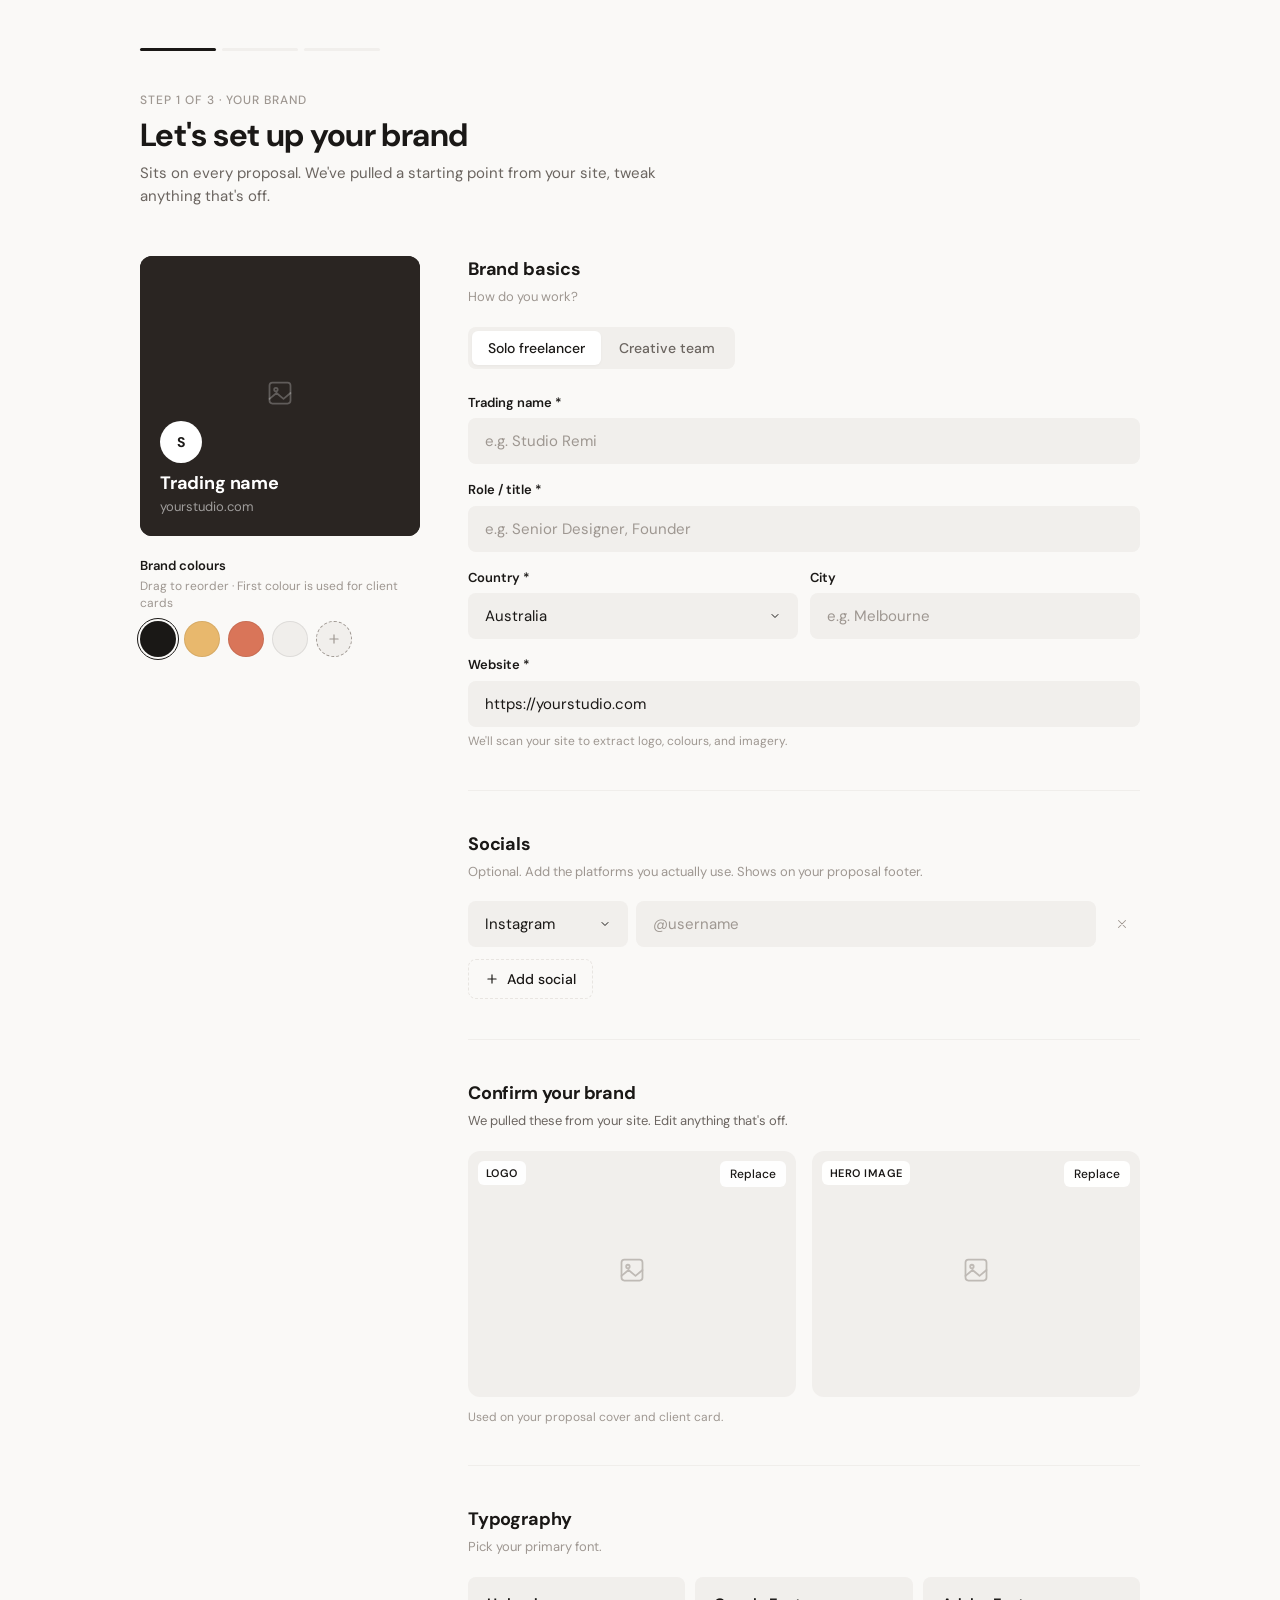
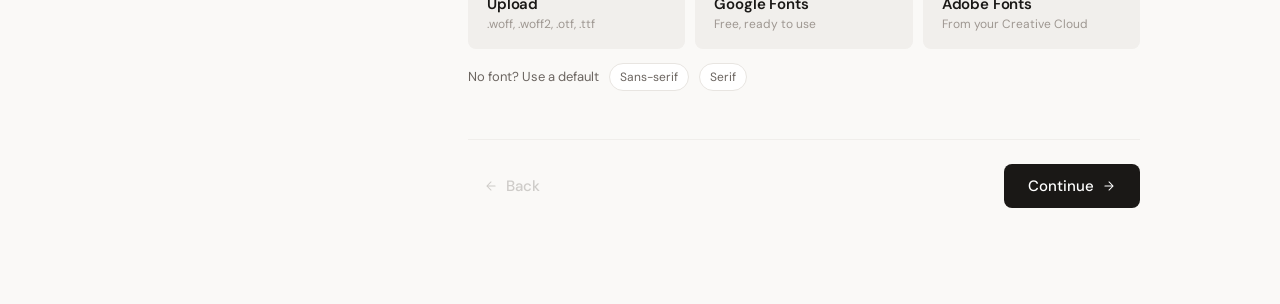
==== creative-pro-onboarding/index.html @ 3aa03024 "Initial import: Creative Pro onboarding + Proposal Frame wireframes Two plain HTML/CSS/JS wireframes" ====
<!DOCTYPE html>
<html lang="en">
  <head>
    <meta charset="UTF-8" />
    <meta name="viewport" content="width=device-width, initial-scale=1.0" />
    <title>Creative Pro · Onboarding</title>
    <link rel="preconnect" href="https://fonts.googleapis.com" />
    <link rel="preconnect" href="https://fonts.gstatic.com" crossorigin />
    <link href="https://fonts.googleapis.com/css2?family=DM+Sans:ital,opsz,wght@0,9..40,300;0,9..40,400;0,9..40,500;0,9..40,700&family=Instrument+Serif:ital@0;1&display=swap" rel="stylesheet" />
    <link rel="stylesheet" href="styles.css?v=21" />
  </head>
  <body>
    <div class="app">
      <main class="onboarding" id="onboarding">
        <!-- Rendered by main.js -->
      </main>
    </div>
    <script src="main.js?v=40"></script>
  </body>
</html>
---- creative-pro-onboarding/styles.css ----
/* ── Reset ────────────────────────────────────── */
*,
*::before,
*::after {
  margin: 0;
  padding: 0;
  box-sizing: border-box;
}

/* ── Tokens ───────────────────────────────────── */
:root {
  --font-sans: "DM Sans", system-ui, -apple-system, sans-serif;
  --font-serif: "Instrument Serif", Georgia, serif;

  --bg: #faf9f7;
  --surface: #ffffff;
  --input-fill: #f1efec;
  --input-fill-hover: #e8e5e1;
  --border: #e8e5e1;
  --border-light: #f0eeeb;

  --text-primary: #1a1816;
  --text-secondary: #6b6560;
  --text-muted: #9e9791;

  --accent: #1a1816;
  --accent-hover: #000000;

  --radius-xs: 6px;
  --radius-sm: 8px;
  --radius-md: 12px;
  --radius-lg: 20px;

  --shadow-sm: 0 1px 3px rgba(0, 0, 0, 0.04);
  --shadow-md: 0 4px 16px rgba(0, 0, 0, 0.06);
}

/* ── Base ─────────────────────────────────────── */
html {
  font-size: 16px;
  -webkit-font-smoothing: antialiased;
  -moz-osx-font-smoothing: grayscale;
}

body {
  font-family: var(--font-sans);
  background: var(--bg);
  color: var(--text-primary);
  min-height: 100dvh;
  line-height: 1.5;
}

/* ── App shell ────────────────────────────────── */
.app {
  width: 100%;
  min-height: 100dvh;
  display: flex;
  align-items: stretch;
  justify-content: center;
}

.onboarding {
  width: 100%;
  max-width: 1080px;
  padding: 3rem 2.5rem 6rem;
  display: flex;
  flex-direction: column;
}

/* ── Progress indicator ───────────────────────── */
.progress {
  display: flex;
  gap: 6px;
  max-width: 240px;
  margin-bottom: 2.5rem;
}

.progress__dot {
  height: 3px;
  flex: 1;
  border-radius: 2px;
  background: var(--input-fill);
  transition: background 0.3s ease;
}

.progress__dot--done {
  background: var(--text-muted);
}

.progress__dot--active {
  background: var(--text-primary);
}

/* ── Step header ──────────────────────────────── */
.step__eyebrow {
  font-size: 0.75rem;
  font-weight: 500;
  letter-spacing: 0.08em;
  text-transform: uppercase;
  color: var(--text-muted);
  margin-bottom: 0.5rem;
}

.step__title {
  font-size: 2rem;
  font-weight: 700;
  letter-spacing: -0.02em;
  line-height: 1.15;
  margin-bottom: 0.5rem;
}

.step__desc {
  font-size: 0.9375rem;
  color: var(--text-secondary);
  line-height: 1.55;
  max-width: 520px;
  margin-bottom: 3rem;
}

/* ── Step body ────────────────────────────────── */
.step__body {
  display: grid;
  grid-template-columns: 1fr;
  gap: 3rem;
}

.step__body--with-preview {
  grid-template-columns: 280px 1fr;
  gap: 3rem;
  align-items: start;
}

.step__form-col {
  min-width: 0;
}

/* ── Preview panel (step 1 only) ──────────────── */
.preview {
  position: sticky;
  top: 2rem;
}

.preview__card {
  background: #1a1816;
  color: #fff;
  border-radius: var(--radius-md);
  aspect-ratio: 1;
  padding: 1.25rem;
  display: flex;
  flex-direction: column;
  justify-content: space-between;
  position: relative;
  overflow: hidden;
}

.preview__hero {
  position: absolute;
  inset: 0;
  background: #2a2522;
  display: flex;
  align-items: center;
  justify-content: center;
  color: rgba(255, 255, 255, 0.25);
}

.preview__hero-hint {
  position: relative;
  z-index: 2;
}

.preview__body {
  position: relative;
  z-index: 2;
  margin-top: auto;
}

.preview__logo {
  width: 42px;
  height: 42px;
  border-radius: 50%;
  background: #fff;
  color: var(--text-primary);
  display: flex;
  align-items: center;
  justify-content: center;
  font-weight: 700;
  font-size: 0.875rem;
  margin-bottom: 0.625rem;
  overflow: hidden;
}

.preview__name {
  font-size: 1.125rem;
  font-weight: 700;
  letter-spacing: -0.01em;
  line-height: 1.2;
  margin-bottom: 0.125rem;
}

.preview__url {
  font-size: 0.8125rem;
  color: rgba(255, 255, 255, 0.55);
}

.preview__side-label {
  margin-top: 1.25rem;
  font-size: 0.8125rem;
  font-weight: 600;
  color: var(--text-primary);
}

.preview__side-hint {
  font-size: 0.75rem;
  color: var(--text-muted);
  margin-top: 0.125rem;
  margin-bottom: 0.625rem;
  line-height: 1.4;
}

/* ── Section ──────────────────────────────────── */
.section {
  margin-bottom: 2.5rem;
}

.section + .section {
  padding-top: 2.5rem;
  border-top: 1px solid var(--border-light);
}

.section--compact .field {
  margin-bottom: 1.125rem;
}

/* ── Card-wrapped section (visually grouped block) ─ */
.section--card {
  padding: 1.75rem;
  background: var(--surface);
  border: 1px solid var(--border);
  border-radius: var(--radius-lg);
  box-shadow: var(--shadow-sm);
}

.section + .section--card {
  margin-top: 2rem;
  padding-top: 1.75rem;
  border-top: 1px solid var(--border);
}

@media (min-width: 720px) {
  .section--card {
    padding: 2rem;
  }

  .section + .section--card {
    padding-top: 2rem;
  }
}

.section--compact .field:last-child {
  margin-bottom: 0;
}

.section--compact .field__label {
  margin-bottom: 0.5rem;
}

.section__title {
  font-size: 1.125rem;
  font-weight: 700;
  letter-spacing: -0.01em;
  margin-bottom: 0.25rem;
}

.section__helper {
  font-size: 0.8125rem;
  color: var(--text-muted);
  margin-bottom: 1.25rem;
  line-height: 1.5;
}

.section__helper--accent {
  color: var(--text-secondary);
}

.section__head-row {
  display: flex;
  align-items: flex-start;
  justify-content: space-between;
  gap: 1rem;
  margin-bottom: 1rem;
}

.section__head-row .section__title,
.section__head-row .section__helper {
  margin-bottom: 0.25rem;
}

/* ── Add-on prompt (opt-in collapsed section) ── */
.addon-prompt {
  display: flex;
  align-items: center;
  justify-content: space-between;
  gap: 1.5rem;
  padding: 1.125rem 1.25rem;
  background: var(--input-fill);
  border-radius: var(--radius-sm);
  border: 1px dashed var(--border);
}

.addon-prompt__body {
  display: flex;
  flex-direction: column;
  gap: 0.1875rem;
  min-width: 0;
}

.addon-prompt__title {
  font-size: 0.9375rem;
  font-weight: 600;
  color: var(--text-primary);
  letter-spacing: -0.005em;
}

.addon-prompt__hint {
  font-size: 0.8125rem;
  color: var(--text-muted);
  line-height: 1.45;
}

.addon-prompt .btn {
  flex-shrink: 0;
  padding: 0.625rem 1rem;
  font-size: 0.875rem;
  background: var(--surface);
  color: var(--text-primary);
  border: 1px solid var(--border);
}

.addon-prompt .btn:hover {
  border-color: var(--text-primary);
  color: var(--text-primary);
}

/* ── Field ────────────────────────────────────── */
.field {
  margin-bottom: 1rem;
}

.field__label {
  display: block;
  font-size: 0.8125rem;
  font-weight: 600;
  color: var(--text-primary);
  margin-bottom: 0.375rem;
}

.field__label--required::after {
  content: " *";
  color: var(--text-primary);
}

.field__help {
  font-size: 0.75rem;
  color: var(--text-muted);
  margin-top: 0.375rem;
  line-height: 1.4;
}

.input {
  width: 100%;
  padding: 0.75rem 1rem;
  font-family: var(--font-sans);
  font-size: 0.9375rem;
  background: var(--input-fill);
  border: 1px solid transparent;
  border-radius: var(--radius-sm);
  color: var(--text-primary);
  outline: none;
  transition: background 0.15s, border-color 0.15s;
}

.input::placeholder {
  color: var(--text-muted);
}

.input:hover {
  background: var(--input-fill-hover);
}

.input:focus {
  background: var(--surface);
  border-color: var(--text-primary);
}

textarea.input {
  resize: vertical;
  min-height: 92px;
  line-height: 1.5;
}

select.input {
  appearance: none;
  background-image: url("data:image/svg+xml;utf8,<svg xmlns='http://www.w3.org/2000/svg' width='12' height='12' viewBox='0 0 24 24' fill='none'><path d='M6 9L12 15L18 9' stroke='%231A1816' stroke-width='2' stroke-linecap='round' stroke-linejoin='round'/></svg>");
  background-repeat: no-repeat;
  background-position: right 1rem center;
  padding-right: 2.5rem;
  cursor: pointer;
}

.input-prefix {
  position: relative;
  display: flex;
  align-items: center;
}

.input-prefix__icon {
  position: absolute;
  left: 1rem;
  color: var(--text-muted);
  pointer-events: none;
  font-size: 0.875rem;
}

.input-prefix .input {
  padding-left: 2.25rem;
}

/* ── Grid ─────────────────────────────────────── */
.grid-2 {
  display: grid;
  grid-template-columns: 1fr 1fr;
  gap: 0.75rem;
}

.grid-2--aligned {
  gap: 1rem;
  align-items: start;
}

.grid-2--aligned > .field {
  display: flex;
  flex-direction: column;
}

.grid-2--aligned .file-drop {
  flex: 1;
}

.grid-3 {
  display: grid;
  grid-template-columns: repeat(3, 1fr);
  gap: 0.75rem;
}

/* ── Info icon with tooltip ──────────────────── */
.field__label--with-info {
  display: flex;
  align-items: center;
  justify-content: flex-start;
  gap: 0.375rem;
}

.info-icon {
  font-family: Georgia, "Times New Roman", serif;
  font-style: italic;
  font-weight: 400;
  font-size: 0.6875rem;
  line-height: 1;
  width: 16px;
  height: 16px;
  display: inline-flex;
  align-items: center;
  justify-content: center;
  background: transparent;
  border: 1px solid var(--border);
  border-radius: 50%;
  color: var(--text-muted);
  cursor: help;
  padding: 0;
  position: relative;
  transition: all 0.15s;
}

.info-icon:hover {
  border-color: var(--text-primary);
  color: var(--text-primary);
}

.info-icon:hover::after,
.info-icon:focus::after {
  content: attr(data-tooltip);
  position: absolute;
  bottom: calc(100% + 8px);
  left: 50%;
  transform: translateX(-50%);
  width: 240px;
  padding: 0.625rem 0.75rem;
  background: var(--text-primary);
  color: var(--surface);
  font-family: var(--font-sans);
  font-style: normal;
  font-size: 0.75rem;
  font-weight: 400;
  line-height: 1.45;
  letter-spacing: 0;
  border-radius: var(--radius-sm);
  box-shadow: var(--shadow-md);
  z-index: 20;
  white-space: normal;
  text-align: left;
  pointer-events: none;
}

.info-icon:hover::before,
.info-icon:focus::before {
  content: "";
  position: absolute;
  bottom: calc(100% + 2px);
  left: 50%;
  transform: translateX(-50%);
  border: 6px solid transparent;
  border-top-color: var(--text-primary);
  z-index: 20;
  pointer-events: none;
}

/* ── Section divider (inside a section) ───────── */
.section__divider {
  height: 1px;
  background: var(--border-light);
  margin: 1.75rem 0;
}

/* ── Segmented control ───────────────────────── */
.segmented {
  display: inline-flex;
  padding: 4px;
  background: var(--input-fill);
  border-radius: var(--radius-sm);
  gap: 2px;
}

.segmented--full {
  display: flex;
  width: 100%;
  min-height: 46px; /* matches .input box height so Yes/No lines up with siblings */
  box-sizing: border-box;
}

.segmented--full .segmented__btn {
  flex: 1;
  text-align: center;
  display: inline-flex;
  align-items: center;
  justify-content: center;
}

.segmented__btn {
  font-family: var(--font-sans);
  font-size: 0.875rem;
  font-weight: 500;
  padding: 0.5rem 1rem;
  background: transparent;
  border: none;
  border-radius: var(--radius-xs);
  color: var(--text-secondary);
  cursor: pointer;
  transition: all 0.15s;
}

.segmented__btn:hover {
  color: var(--text-primary);
}

.segmented__btn--active {
  background: var(--surface);
  color: var(--text-primary);
  box-shadow: var(--shadow-sm);
}

/* Pill variant: fully rounded track + rounded buttons */
.segmented--pill {
  border-radius: 999px;
}

.segmented--pill .segmented__btn {
  border-radius: 999px;
}

/* ── Pill multi-select ────────────────────────── */
.pill-group {
  display: flex;
  flex-wrap: wrap;
  gap: 0.5rem;
}

.pill {
  font-family: var(--font-sans);
  font-size: 0.875rem;
  font-weight: 500;
  padding: 0.5rem 0.9375rem;
  background: var(--input-fill);
  border: 1px solid transparent;
  border-radius: 100px;
  color: var(--text-secondary);
  cursor: pointer;
  transition: all 0.15s;
  user-select: none;
}

.pill:hover {
  color: var(--text-primary);
  background: var(--input-fill-hover);
}

.pill--selected {
  background: var(--text-primary);
  color: #fff;
}

.pill--selected:hover {
  background: var(--text-primary);
  color: #fff;
}

/* ── Assets (logo, hero) ──────────────────────── */
.assets-row {
  display: grid;
  grid-template-columns: 1fr 1fr;
  gap: 1rem;
  margin-bottom: 0.5rem;
}

.media-card {
  position: relative;
  width: 100%;
  aspect-ratio: 4 / 3;
  background: var(--input-fill);
  border-radius: var(--radius-md);
  display: flex;
  align-items: center;
  justify-content: center;
  color: var(--text-muted);
  overflow: hidden;
}

.media-card__icon {
  opacity: 0.6;
}

.media-card__label {
  position: absolute;
  top: 0.625rem;
  left: 0.625rem;
  font-size: 0.6875rem;
  font-weight: 600;
  padding: 0.25rem 0.5rem;
  background: rgba(255, 255, 255, 0.95);
  color: var(--text-primary);
  border-radius: var(--radius-xs);
  text-transform: uppercase;
  letter-spacing: 0.04em;
}

.media-card__replace {
  position: absolute;
  top: 0.625rem;
  right: 0.625rem;
  font-family: inherit;
  font-size: 0.75rem;
  font-weight: 500;
  padding: 0.3125rem 0.625rem;
  background: rgba(255, 255, 255, 0.95);
  color: var(--text-primary);
  border: none;
  border-radius: var(--radius-xs);
  cursor: pointer;
  transition: background 0.15s;
}

.media-card__replace:hover {
  background: #ffffff;
}

/* ── Colour swatches ──────────────────────────── */
.swatch-row {
  display: flex;
  flex-wrap: wrap;
  gap: 0.5rem;
  align-items: flex-start;
}

.swatch {
  width: 36px;
  height: 36px;
  border-radius: 50%;
  border: 1px solid rgba(0, 0, 0, 0.08);
  cursor: grab;
  position: relative;
  transition: transform 0.15s;
}

.swatch:hover {
  transform: scale(1.05);
}

.swatch--primary::after {
  content: "";
  position: absolute;
  inset: -4px;
  border: 1.5px solid var(--text-primary);
  border-radius: 50%;
}

.swatch-add {
  width: 36px;
  height: 36px;
  border-radius: 50%;
  background: var(--input-fill);
  border: 1px dashed var(--text-muted);
  color: var(--text-muted);
  cursor: pointer;
  display: flex;
  align-items: center;
  justify-content: center;
  transition: all 0.15s;
}

.swatch-add:hover {
  color: var(--text-primary);
  border-color: var(--text-primary);
}

/* ── Typography: source picker, slot chips, picker panel ── */
.font-sources {
  margin-top: 0.75rem;
  display: grid;
  grid-template-columns: repeat(3, 1fr);
  gap: 0.625rem;
}

.font-source {
  padding: 1rem 1.125rem;
  background: var(--input-fill);
  border: 1.5px solid transparent;
  border-radius: var(--radius-sm);
  cursor: pointer;
  text-align: left;
  font-family: inherit;
  transition: all 0.15s;
  display: flex;
  flex-direction: column;
  gap: 0.125rem;
}

.font-source:hover {
  background: var(--surface);
  border-color: var(--border);
}

.font-source__title {
  font-size: 0.9375rem;
  font-weight: 600;
  color: var(--text-primary);
  letter-spacing: -0.01em;
}

.font-source__hint {
  font-size: 0.75rem;
  color: var(--text-muted);
}

.font-defaults {
  display: flex;
  align-items: center;
  gap: 0.625rem;
  flex-wrap: wrap;
  margin-top: 0.875rem;
}

.font-defaults__label {
  font-size: 0.8125rem;
  color: var(--text-secondary);
}

.font-slot {
  display: grid;
  grid-template-columns: 1fr 2fr auto;
  align-items: center;
  gap: 1rem;
  padding: 0.875rem 1rem;
  background: var(--input-fill);
  border-radius: var(--radius-sm);
  margin-top: 0.5rem;
}

.font-slot__label {
  font-size: 0.8125rem;
  font-weight: 600;
  color: var(--text-primary);
}

.font-slot__hint {
  font-size: 0.75rem;
  color: var(--text-muted);
}

.font-slot__name {
  font-size: 1rem;
  font-weight: 500;
  color: var(--text-primary);
}

.font-slot__source {
  font-size: 0.75rem;
  color: var(--text-muted);
  margin-top: 0.125rem;
}

.font-slot__actions {
  display: flex;
  gap: 0.75rem;
  align-items: center;
}

.btn-link {
  background: none;
  border: none;
  padding: 0;
  font-family: inherit;
  font-size: 0.8125rem;
  font-weight: 500;
  color: var(--text-primary);
  cursor: pointer;
  text-decoration: underline;
  text-underline-offset: 3px;
  transition: color 0.15s;
}

.btn-link:hover {
  color: var(--text-secondary);
}

.btn-link--muted {
  color: var(--text-muted);
  text-decoration: none;
}

.btn-link--muted:hover {
  color: var(--text-primary);
}

/* Inline add-link used to reveal an optional field */
.btn-link--inline {
  display: inline-flex;
  align-items: center;
  gap: 0.25rem;
  padding: 0.375rem 0.75rem;
  margin-top: 0.25rem;
  color: var(--text-secondary);
  text-decoration: none;
  border: 1px dashed var(--border);
  border-radius: 999px;
  background: transparent;
}

.btn-link--inline:hover {
  color: var(--text-primary);
  border-color: var(--text-muted);
  background: var(--input-fill);
}

/* Row that puts a label and a muted action side by side */
.field__label-row {
  display: flex;
  align-items: baseline;
  justify-content: space-between;
  gap: 0.75rem;
  margin-bottom: 0.375rem;
}

.field__label-row .field__label {
  margin-bottom: 0;
}

/* ── AI assist trigger + panel ──────────────────── */
.ai-assist {
  display: inline-flex;
  align-items: center;
  gap: 0.375rem;
  padding: 0.25rem 0.625rem;
  font-family: var(--font-sans);
  font-size: 0.75rem;
  font-weight: 500;
  color: var(--text-secondary);
  background: transparent;
  border: 1px solid var(--border);
  border-radius: 999px;
  cursor: pointer;
  transition: color 0.15s, border-color 0.15s, background 0.15s;
}

.ai-assist:hover {
  color: var(--text-primary);
  border-color: var(--text-muted);
  background: var(--input-fill);
}

.ai-panel {
  margin-top: 0.75rem;
  padding: 1rem 1.125rem 0.875rem;
  background: var(--bg);
  border: 1px solid var(--border-light);
  border-radius: var(--radius-md);
}

.ai-panel__head {
  display: flex;
  align-items: center;
  justify-content: space-between;
  gap: 0.75rem;
  margin-bottom: 0.625rem;
}

.ai-panel__title {
  font-size: 0.8125rem;
  font-weight: 600;
  color: var(--text-primary);
  letter-spacing: 0.01em;
}

.ai-panel__list {
  list-style: none;
  margin: 0;
  padding: 0;
  display: flex;
  flex-direction: column;
  gap: 0.375rem;
}

.ai-suggestion {
  width: 100%;
  display: flex;
  align-items: center;
  justify-content: space-between;
  gap: 1rem;
  padding: 0.625rem 0.875rem;
  text-align: left;
  background: var(--surface);
  border: 1px solid var(--border-light);
  border-radius: var(--radius-sm);
  cursor: pointer;
  font-family: var(--font-sans);
  font-size: 0.875rem;
  color: var(--text-primary);
  line-height: 1.45;
  transition: border-color 0.15s, background 0.15s;
}

.ai-suggestion:hover {
  border-color: var(--text-muted);
  background: var(--input-fill);
}

.ai-suggestion__text {
  flex: 1;
}

.ai-suggestion__use {
  flex-shrink: 0;
  font-size: 0.75rem;
  color: var(--text-muted);
  font-weight: 500;
  white-space: nowrap;
}

.ai-suggestion:hover .ai-suggestion__use {
  color: var(--text-primary);
}

.ai-panel__hint {
  margin: 0.75rem 0 0;
  font-size: 0.75rem;
  color: var(--text-muted);
  line-height: 1.4;
}

/* ── Pitch scaffold (mad-libs sentence) ────────────────────────
   Instead of picking a full pitch from a list, the creative builds one
   sentence: "I help [niche] solve [problem] so they can [outcome]."
   Each slot reads like a fill-in-the-blank on a page — bold, with a
   soft dashed underline, and a small reroll cue that appears on hover. */
.ai-panel--scaffold {
  padding: 1.5rem 1.75rem 1.25rem;
  background: linear-gradient(
    180deg,
    rgba(30, 152, 255, 0.035) 0%,
    rgba(30, 152, 255, 0.01) 100%
  );
  border: 1px solid rgba(30, 152, 255, 0.18);
}

.pitch-scaffold {
  margin: 0.5rem 0 0;
  font-size: 1.375rem;
  line-height: 1.85;
  letter-spacing: -0.005em;
  color: var(--text-secondary);
  font-family: var(--font-sans);
  font-weight: 400;
}

.pitch-slot {
  position: relative;
  display: inline;
  white-space: nowrap;
  padding: 0 0.125rem 2px;
  margin: 0 0.0625rem;
  font-weight: 600;
  color: var(--text-primary);
  border-bottom: 1.5px dashed rgba(14, 127, 224, 0.55);
  transition: border-color 0.15s ease, background 0.15s ease;
  border-radius: 1px;
}

.pitch-slot:hover,
.pitch-slot:focus-within {
  border-bottom-color: #0E7FE0;
  background: rgba(30, 152, 255, 0.08);
}

.pitch-slot__text {
  outline: none;
  cursor: text;
  display: inline;
}

.pitch-slot__text:focus {
  color: var(--text-primary);
}

.pitch-slot__reroll {
  display: inline-flex;
  align-items: center;
  justify-content: center;
  width: 18px;
  height: 18px;
  padding: 0;
  margin: 0 0 0 0.125rem;
  background: transparent;
  border: 0;
  border-radius: 50%;
  color: #0E7FE0;
  cursor: pointer;
  opacity: 0;
  transition: opacity 0.15s ease, background 0.15s ease, transform 0.3s ease;
  vertical-align: -3px;
}

.pitch-slot:hover .pitch-slot__reroll,
.pitch-slot:focus-within .pitch-slot__reroll {
  opacity: 0.7;
}

.pitch-slot__reroll:hover {
  opacity: 1 !important;
  background: rgba(30, 152, 255, 0.16);
  transform: rotate(-90deg);
}

.pitch-scaffold__foot {
  margin-top: 1.5rem;
  padding-top: 1rem;
  border-top: 1px solid rgba(30, 152, 255, 0.14);
  display: flex;
  align-items: center;
  justify-content: space-between;
  gap: 1rem;
  flex-wrap: wrap;
}

.pitch-scaffold__foot .ai-panel__hint {
  margin: 0;
  flex: 1;
  min-width: 0;
  color: var(--text-muted);
  font-style: italic;
}

.font-add-row {
  display: flex;
  align-items: center;
  gap: 0.625rem;
  flex-wrap: wrap;
  margin-top: 0.875rem;
}

.font-add-row__label {
  font-size: 0.8125rem;
  color: var(--text-secondary);
}

.font-picker {
  margin-top: 0.75rem;
  padding: 1.125rem 1.125rem 1.25rem;
  background: var(--input-fill);
  border-radius: var(--radius-md);
}

.font-picker__header {
  display: flex;
  justify-content: space-between;
  align-items: flex-start;
  gap: 1rem;
  margin-bottom: 0.875rem;
}

.font-picker__eyebrow {
  font-size: 0.6875rem;
  font-weight: 600;
  color: var(--text-muted);
  text-transform: uppercase;
  letter-spacing: 0.08em;
  margin-bottom: 0.25rem;
}

.font-picker__title {
  font-size: 1rem;
  font-weight: 600;
  color: var(--text-primary);
  letter-spacing: -0.01em;
}

.font-picker__inputrow {
  display: flex;
  gap: 0.5rem;
}

.font-picker__inputrow .input {
  flex: 1;
  background: var(--surface);
}

.field__label-hint {
  font-weight: 400;
  color: var(--text-muted);
  margin-left: 0.35rem;
  text-transform: none;
  letter-spacing: 0;
}

/* ── Socials (dynamic list) ───────────────────── */
.social-list {
  display: flex;
  flex-direction: column;
  gap: 0.5rem;
  margin-bottom: 0.75rem;
}

.social-row {
  display: grid;
  grid-template-columns: 160px 1fr 36px;
  gap: 0.5rem;
  align-items: center;
}

.social-row__remove {
  width: 36px;
  height: 36px;
  border: none;
  background: transparent;
  color: var(--text-muted);
  border-radius: var(--radius-sm);
  cursor: pointer;
  display: flex;
  align-items: center;
  justify-content: center;
  transition: all 0.15s;
}

.social-row__remove:hover {
  color: var(--text-primary);
  background: var(--input-fill);
}

.social-add {
  font-family: inherit;
  font-size: 0.875rem;
  font-weight: 500;
  color: var(--text-primary);
  background: transparent;
  border: 1px dashed var(--border);
  padding: 0.625rem 1rem;
  border-radius: var(--radius-sm);
  cursor: pointer;
  display: inline-flex;
  align-items: center;
  gap: 0.5rem;
  transition: border-color 0.15s, background 0.15s;
}

.social-add:hover {
  border-color: var(--text-primary);
  background: var(--input-fill);
}

/* ── Pricing: primary tiles + rate + secondary + extras ── */
.pricing-tiles {
  display: grid;
  grid-template-columns: repeat(4, 1fr);
  gap: 0.625rem;
  margin-top: 0.75rem;
}

.pricing-tile {
  padding: 1rem 1.125rem;
  background: var(--input-fill);
  border: 1.5px solid transparent;
  border-radius: var(--radius-sm);
  cursor: pointer;
  text-align: left;
  font-family: inherit;
  transition: all 0.15s;
  display: flex;
  flex-direction: column;
  gap: 0.125rem;
}

.pricing-tile:hover {
  background: var(--surface);
  border-color: var(--border);
}

.pricing-tile--selected {
  background: var(--surface);
  border-color: var(--text-primary);
}

.pricing-tile__label {
  font-size: 0.9375rem;
  font-weight: 600;
  color: var(--text-primary);
  letter-spacing: -0.01em;
}

.pricing-tile__unit {
  font-size: 0.75rem;
  color: var(--text-muted);
}

.pricing-rate {
  margin-top: 0.875rem;
}

/* Hourly reference: pulls values from the hourly rate captured above,
   instead of asking for them again. */
.hourly-ref {
  margin-top: 0.875rem;
  padding: 0.875rem 1.125rem;
  background: var(--input-fill);
  border: 1px dashed var(--border);
  border-radius: var(--radius-md);
}

.hourly-ref--compact {
  margin-top: 0;
  padding: 0.625rem 0.875rem;
}

.hourly-ref__text {
  margin: 0;
  font-size: 0.875rem;
  line-height: 1.5;
  color: var(--text-secondary);
}

.hourly-ref__text strong {
  color: var(--text-primary);
  font-weight: 600;
}

.hourly-ref__muted {
  color: var(--text-muted);
  font-style: italic;
}

.hourly-ref__link {
  margin-left: 0.5rem;
  font-size: 0.8125rem;
  font-weight: 500;
  color: var(--text-primary);
  text-decoration: underline;
  text-underline-offset: 2px;
}

.hourly-ref__link:hover {
  color: var(--accent, var(--text-primary));
}

.hourly-ref--empty .hourly-ref__text {
  color: var(--text-muted);
}

/* Same-as-clients toggle, shown inside the hourly reference when
   Hourly is the primary (or secondary) pricing model. */
.hourly-ref__match {
  display: flex;
  align-items: center;
  justify-content: space-between;
  gap: 1.25rem;
  margin-top: 0.875rem;
  padding-top: 0.875rem;
  border-top: 1px solid var(--border-light);
}

.hourly-ref__match-label {
  flex: 1;
  min-width: 0;
}

.hourly-ref__match-label .field__label {
  margin-bottom: 0.125rem;
}

.hourly-ref__match-label .field__help {
  margin: 0;
}

.hourly-ref__match .segmented {
  flex-shrink: 0;
}

.hourly-ref__client-rate {
  margin-top: 0.875rem;
  padding-top: 0.875rem;
  border-top: 1px solid var(--border-light);
  max-width: 420px;
}

.hourly-ref__client-rate .field__label {
  margin-bottom: 0.25rem;
}

.hourly-ref--compact .hourly-ref__match {
  flex-direction: column;
  align-items: stretch;
  gap: 0.625rem;
}

@media (max-width: 640px) {
  .hourly-ref__match {
    flex-direction: column;
    align-items: stretch;
    gap: 0.625rem;
  }
}

/* Hours-per-week "Other": shows a small inline input + unit after the
   select, so the user can type an exact number of hours. */
.hours-other {
  display: flex;
  align-items: center;
  gap: 0.5rem;
  margin-top: 0.5rem;
}

.hours-other .input {
  max-width: 140px;
}

.hours-other__unit {
  font-size: 0.8125rem;
  color: var(--text-muted);
}

/* Day rate: adds a "hours in a billable day" selector next to the rate
   input, plus a suggestion line that computes rate × hours from the
   user's hourly rate at the top of the page. */
.day-rate {
  margin-top: 0.875rem;
  padding: 0.875rem 1.125rem;
  background: var(--input-fill);
  border: 1px dashed var(--border);
  border-radius: var(--radius-md);
}

.day-rate__grid {
  display: grid;
  grid-template-columns: 1fr 1fr;
  gap: 1rem 1.25rem;
  align-items: start;
}

.day-rate__grid .field {
  margin-bottom: 0;
}

.day-rate__grid .pricing-rate__single {
  margin-top: 0.375rem;
}

.day-rate__grid .pricing-rate__single .input {
  max-width: none;
  flex: 1;
}

.day-rate__grid select.input {
  margin-top: 0.375rem;
}

.day-rate__suggest {
  display: flex;
  align-items: center;
  justify-content: space-between;
  gap: 1rem;
  margin-top: 0.875rem;
  padding-top: 0.875rem;
  border-top: 1px solid var(--border-light);
  font-size: 0.875rem;
  color: var(--text-secondary);
}

.day-rate__suggest-text strong {
  color: var(--text-primary);
  font-weight: 600;
}

.day-rate__suggest-match {
  font-size: 0.8125rem;
  color: var(--text-muted);
  flex-shrink: 0;
}

.day-rate__suggest--empty {
  display: block;
  color: var(--text-muted);
  font-style: italic;
  margin: 0.875rem 0 0;
  padding-top: 0.875rem;
  border-top: 1px solid var(--border-light);
}

.pricing-secondary__input .day-rate {
  margin-top: 0;
  padding: 0.625rem 0.875rem;
}

@media (max-width: 640px) {
  .day-rate__grid {
    grid-template-columns: 1fr;
  }
  .day-rate__suggest {
    flex-direction: column;
    align-items: flex-start;
    gap: 0.375rem;
  }
}

.pricing-rate__single,
.pricing-rate__range {
  display: flex;
  align-items: center;
  gap: 0.5rem;
  margin-top: 0.375rem;
}

.pricing-rate__single .input,
.pricing-rate__range .input {
  background: var(--surface);
  max-width: 180px;
}

.pricing-rate__range .input {
  max-width: 140px;
}

.pricing-rate__dash {
  color: var(--text-muted);
  font-size: 0.875rem;
}

.pricing-rate__unit {
  font-size: 0.8125rem;
  color: var(--text-muted);
}

.pricing-secondary {
  margin-top: 1rem;
  display: flex;
  flex-direction: column;
  gap: 0.5rem;
}

.pricing-secondary__row {
  display: grid;
  grid-template-columns: 180px 1fr auto;
  align-items: center;
  gap: 1rem;
  padding: 0.75rem 1rem;
  background: var(--input-fill);
  border-radius: var(--radius-sm);
}

.pricing-secondary__meta {
  display: flex;
  flex-direction: column;
  gap: 0.125rem;
}

.pricing-secondary__label {
  font-size: 0.9375rem;
  font-weight: 600;
  color: var(--text-primary);
}

.pricing-secondary__hint {
  font-size: 0.75rem;
  color: var(--text-muted);
}

.pricing-secondary__input .pricing-rate__single,
.pricing-secondary__input .pricing-rate__range {
  margin-top: 0;
}

.pricing-add-row {
  display: flex;
  align-items: center;
  gap: 0.625rem;
  flex-wrap: wrap;
  margin-top: 1rem;
}

.pricing-add-row__label {
  font-size: 0.8125rem;
  color: var(--text-secondary);
}

.pricing-extras {
  margin-top: 1.75rem;
  padding-top: 1.5rem;
  border-top: 1px solid var(--border-light);
}

.pricing-extras__prompt {
  margin-bottom: 0.875rem;
}

.pricing-extras__prompt-title {
  font-size: 0.9375rem;
  font-weight: 600;
  color: var(--text-primary);
  margin-bottom: 0.25rem;
}

.pricing-extras__prompt-help {
  font-size: 0.8125rem;
  color: var(--text-muted);
  line-height: 1.5;
  max-width: 60ch;
}

.pricing-extras__chips {
  display: flex;
  gap: 0.5rem;
  flex-wrap: wrap;
}

.pricing-extras__panels {
  margin-top: 1.5rem;
  display: flex;
  flex-direction: column;
  gap: 1.25rem;
}

/* ── Tier editor ───────────────────────────────── */
.tier-editor {
  background: var(--bg);
  border: 1px solid var(--border-light);
  border-radius: var(--radius-md);
  padding: 1.5rem;
}

.tier-editor__head {
  display: flex;
  align-items: flex-start;
  justify-content: space-between;
  gap: 1rem;
  margin-bottom: 1.25rem;
}

.tier-editor__title {
  font-size: 0.9375rem;
  font-weight: 600;
  color: var(--text-primary);
  margin-bottom: 0.25rem;
}

.tier-editor__help {
  font-size: 0.8125rem;
  color: var(--text-muted);
  line-height: 1.5;
  max-width: 52ch;
}

.tier-editor__list {
  display: flex;
  flex-direction: column;
  gap: 0.875rem;
}

.tier-editor__actions {
  display: flex;
  align-items: center;
  gap: 1.25rem;
  flex-wrap: wrap;
  margin-top: 1.125rem;
  padding-top: 1.125rem;
  border-top: 1px dashed var(--border);
}

.tier-editor__plus {
  display: inline-block;
  margin-right: 0.25rem;
  font-weight: 600;
}

/* ── Tier card ─────────────────────────────────── */
.tier-card {
  background: var(--surface);
  border: 1px solid var(--border);
  border-radius: var(--radius-md);
  padding: 1.25rem 1.25rem 1.125rem;
  transition: border-color 0.15s, box-shadow 0.15s;
}

.tier-card:hover {
  border-color: var(--text-muted);
}

.tier-card__head {
  display: flex;
  align-items: center;
  justify-content: space-between;
  gap: 0.75rem;
  margin-bottom: 0.875rem;
}

.tier-card__badge {
  display: inline-flex;
  align-items: center;
  padding: 0.25rem 0.625rem;
  background: var(--bg);
  border: 1px solid var(--border-light);
  border-radius: 999px;
  font-size: 0.6875rem;
  font-weight: 600;
  letter-spacing: 0.06em;
  text-transform: uppercase;
  color: var(--text-secondary);
}

.tier-card__remove {
  width: 28px;
  height: 28px;
  border: none;
  background: transparent;
  color: var(--text-muted);
  font-size: 1.25rem;
  line-height: 1;
  border-radius: var(--radius-sm);
  cursor: pointer;
  display: inline-flex;
  align-items: center;
  justify-content: center;
  transition: background 0.15s, color 0.15s;
}

.tier-card__remove:hover {
  background: var(--input-fill);
  color: var(--text-primary);
}

.tier-card__name-field {
  margin-bottom: 1.125rem !important;
}

.tier-card__price {
  display: flex;
  flex-direction: column;
  gap: 0.5rem;
}

.tier-card__price-head {
  display: flex;
  align-items: center;
  justify-content: space-between;
  gap: 0.75rem;
  margin-bottom: 0.5rem;
  min-height: 2rem;
}

.tier-card__price-head .field__label {
  margin-bottom: 0;
}

.tier-card .grid-2 > .field > .field__label {
  min-height: 2rem;
  display: flex;
  align-items: center;
  margin-bottom: 0.5rem;
}

.tier-card__amount {
  position: relative;
  display: flex;
  align-items: center;
}

.tier-card__currency {
  position: absolute;
  left: 0.875rem;
  color: var(--text-muted);
  font-size: 0.9375rem;
  pointer-events: none;
}

.tier-card__amount .input {
  padding-left: 1.75rem;
}

/* Segmented size variant for in-card controls */
.segmented--sm {
  padding: 2px;
  align-self: flex-start;
}

.segmented--sm .segmented__btn {
  padding: 0.375rem 0.75rem;
  font-size: 0.8125rem;
}

/* ── Asset rows (per-asset / per-deliverable) ──── */
.asset-list {
  display: flex;
  flex-direction: column;
  gap: 0.75rem;
}

.asset-row {
  position: relative;
  display: grid;
  grid-template-columns: 1fr 1fr 28px;
  align-items: end;
  gap: 1rem;
  padding: 1rem 1.25rem;
  background: var(--surface);
  border: 1px solid var(--border-light);
  border-radius: var(--radius-md);
}

.asset-row__name,
.asset-row__price {
  display: flex;
  flex-direction: column;
}

.asset-row__label {
  font-size: 0.75rem;
  font-weight: 500;
  text-transform: uppercase;
  letter-spacing: 0.04em;
  color: var(--text-muted);
  margin-bottom: 0.375rem;
}

.asset-row__remove {
  width: 28px;
  height: 28px;
  border: none;
  background: transparent;
  color: var(--text-muted);
  font-size: 1.25rem;
  line-height: 1;
  border-radius: 50%;
  cursor: pointer;
  align-self: center;
  justify-self: end;
  transition: background 0.12s, color 0.12s;
}

.asset-row__remove:hover {
  background: var(--input-fill);
  color: var(--text-primary);
}

@media (max-width: 640px) {
  .asset-row {
    grid-template-columns: 1fr 28px;
    grid-template-areas:
      "name    remove"
      "price   price";
  }
  .asset-row__name   { grid-area: name; }
  .asset-row__price  { grid-area: price; }
  .asset-row__remove { grid-area: remove; align-self: start; }
}

/* ── Extras sub-panel (Value / Other) ──────────── */
.extras-panel {
  background: var(--bg);
  border: 1px solid var(--border-light);
  border-radius: var(--radius-md);
  padding: 1.25rem 1.5rem 1.5rem;
}

.extras-panel__head {
  margin-bottom: 0.75rem;
}

.extras-panel__title {
  font-size: 0.9375rem;
  font-weight: 600;
  color: var(--text-primary);
  margin-bottom: 0.25rem;
}

.extras-panel__help {
  font-size: 0.8125rem;
  color: var(--text-muted);
  line-height: 1.5;
  max-width: 60ch;
}

.extras-panel .input {
  background: var(--surface);
}

@media (max-width: 640px) {
  .tier-editor {
    padding: 1.125rem;
  }

  .tier-card {
    padding: 1rem;
  }

  .tier-editor__actions {
    flex-direction: column;
    align-items: flex-start;
    gap: 0.75rem;
  }
}

.chip.chip--selected {
  background: var(--text-primary);
  color: var(--surface);
  border-color: var(--text-primary);
}

.chip.chip--selected:hover {
  background: var(--text-primary);
  color: var(--surface);
  opacity: 0.9;
}

/* ── File upload ──────────────────────────────── */
.file-drop {
  border: 1.5px dashed var(--border);
  border-radius: var(--radius-md);
  padding: 1.75rem 1.5rem;
  text-align: center;
  color: var(--text-muted);
  cursor: pointer;
  transition: border-color 0.15s, background 0.15s;
  background: var(--surface);
}

.file-drop:hover {
  border-color: var(--text-primary);
  background: var(--input-fill);
}

.file-drop__title {
  font-weight: 600;
  color: var(--text-primary);
  margin-bottom: 0.25rem;
  font-size: 0.9375rem;
}

.file-drop__sub {
  font-size: 0.8125rem;
}

.file-list {
  margin-top: 0.75rem;
  display: flex;
  flex-direction: column;
  gap: 0.5rem;
}

.file-card {
  display: flex;
  align-items: center;
  gap: 0.75rem;
  padding: 0.625rem 0.875rem;
  background: var(--input-fill);
  border-radius: var(--radius-sm);
  font-size: 0.875rem;
}

.file-card__icon {
  width: 32px;
  height: 32px;
  background: var(--surface);
  border-radius: var(--radius-xs);
  display: flex;
  align-items: center;
  justify-content: center;
  flex-shrink: 0;
  color: var(--text-secondary);
}

.file-card__name {
  flex: 1;
  color: var(--text-primary);
  font-weight: 500;
  white-space: nowrap;
  overflow: hidden;
  text-overflow: ellipsis;
}

.file-card__size {
  color: var(--text-muted);
  font-size: 0.75rem;
  flex-shrink: 0;
}

.file-card__remove {
  background: none;
  border: none;
  color: var(--text-muted);
  cursor: pointer;
  padding: 4px;
  display: flex;
  align-items: center;
  transition: color 0.15s;
}

.file-card__remove:hover {
  color: var(--text-primary);
}

/* ── Example chips (under textarea) ───────────── */
.chip-row {
  display: flex;
  flex-wrap: wrap;
  gap: 0.375rem;
  margin-top: 0.5rem;
}

.chip {
  font-family: inherit;
  font-size: 0.75rem;
  padding: 0.3125rem 0.625rem;
  background: var(--surface);
  border: 1px solid var(--border);
  border-radius: 100px;
  color: var(--text-secondary);
  cursor: pointer;
  transition: all 0.15s;
}

.chip:hover {
  color: var(--text-primary);
  border-color: var(--text-primary);
}

/* ── Tag input (multi-select text) ────────────── */
.tag-input-wrap {
  position: relative;
}

.tag-input {
  display: flex;
  flex-wrap: wrap;
  gap: 0.375rem;
  align-items: center;
  min-height: 44px;
  padding: 0.375rem 0.5rem;
  background: var(--input-fill);
  border: 1.5px solid transparent;
  border-radius: var(--radius-sm);
  transition: all 0.15s;
}

/* Autocomplete dropdown */
.tag-suggest {
  position: absolute;
  top: calc(100% + 4px);
  left: 0;
  right: 0;
  z-index: 20;
  background: var(--surface);
  border: 1px solid var(--border);
  border-radius: var(--radius-sm);
  box-shadow: var(--shadow-md);
  padding: 0.25rem;
  display: flex;
  flex-direction: column;
  gap: 1px;
  max-height: 280px;
  overflow-y: auto;
}

.tag-suggest__item {
  font-family: inherit;
  font-size: 0.9375rem;
  color: var(--text-primary);
  background: transparent;
  border: none;
  padding: 0.5rem 0.75rem;
  text-align: left;
  border-radius: var(--radius-xs);
  cursor: pointer;
  display: flex;
  align-items: center;
  gap: 0.5rem;
  transition: background 0.1s;
}

.tag-suggest__item:hover,
.tag-suggest__item--active {
  background: var(--input-fill);
}

.tag-suggest__item mark {
  background: transparent;
  color: var(--text-primary);
  font-weight: 600;
  padding: 0;
}

.tag-suggest__item--create {
  border-top: 1px solid var(--border-light);
  margin-top: 2px;
  padding-top: 0.5rem;
  color: var(--text-secondary);
}

.tag-suggest__create-label {
  font-size: 0.75rem;
  font-weight: 600;
  text-transform: uppercase;
  letter-spacing: 0.06em;
  color: var(--text-muted);
}

.tag-suggest__create-value {
  color: var(--text-primary);
}

.tag-input:focus-within {
  background: var(--surface);
  border-color: var(--text-primary);
}

.tag {
  display: inline-flex;
  align-items: center;
  gap: 0.25rem;
  font-size: 0.8125rem;
  font-weight: 500;
  color: var(--text-primary);
  background: var(--surface);
  border: 1px solid var(--border);
  border-radius: 100px;
  padding: 0.25rem 0.25rem 0.25rem 0.75rem;
  white-space: nowrap;
}

.tag__remove {
  display: inline-flex;
  align-items: center;
  justify-content: center;
  width: 20px;
  height: 20px;
  border: none;
  background: transparent;
  color: var(--text-muted);
  border-radius: 50%;
  cursor: pointer;
  transition: all 0.15s;
  padding: 0;
}

.tag__remove:hover {
  color: var(--text-primary);
  background: var(--input-fill);
}

.tag__remove svg {
  width: 12px;
  height: 12px;
}

.tag-input__field {
  flex: 1;
  min-width: 120px;
  border: none;
  outline: none;
  background: transparent;
  font-family: inherit;
  font-size: 0.9375rem;
  color: var(--text-primary);
  padding: 0.375rem 0.5rem;
}

.tag-input__field::placeholder {
  color: var(--text-muted);
}

/* ── Step nav ─────────────────────────────────── */
.step__nav {
  display: flex;
  justify-content: space-between;
  align-items: center;
  margin-top: 3rem;
  padding-top: 1.5rem;
  border-top: 1px solid var(--border-light);
}

.btn {
  font-family: var(--font-sans);
  font-size: 0.9375rem;
  font-weight: 500;
  padding: 0.75rem 1.5rem;
  border: none;
  border-radius: var(--radius-sm);
  cursor: pointer;
  transition: all 0.15s;
  display: inline-flex;
  align-items: center;
  gap: 0.5rem;
}

.btn--primary {
  background: var(--accent);
  color: #ffffff;
}

.btn--primary:hover {
  background: var(--accent-hover);
}

.btn--ghost {
  background: transparent;
  color: var(--text-secondary);
  padding: 0.75rem 1rem;
}

.btn--ghost:hover {
  color: var(--text-primary);
}

.btn:disabled {
  opacity: 0.3;
  cursor: not-allowed;
}

/* ── Complete state ───────────────────────────── */
.complete {
  text-align: center;
  padding: 4rem 2rem;
  max-width: 540px;
  margin: 0 auto;
}

.complete__check {
  width: 72px;
  height: 72px;
  border-radius: 50%;
  background: var(--text-primary);
  color: #ffffff;
  display: inline-flex;
  align-items: center;
  justify-content: center;
  margin-bottom: 1.75rem;
}

.complete__title {
  font-family: var(--font-serif);
  font-size: 2.5rem;
  font-weight: 400;
  letter-spacing: -0.01em;
  line-height: 1.1;
  margin-bottom: 0.75rem;
}

.complete__desc {
  font-size: 1rem;
  color: var(--text-secondary);
  line-height: 1.55;
  margin-bottom: 2rem;
}

/* ── Responsive ──────────────────────────────── */
@media (max-width: 760px) {
  .onboarding {
    padding: 1.5rem 1rem 4rem;
  }
  .step__body--with-preview {
    grid-template-columns: 1fr;
    gap: 2rem;
  }
  .preview {
    position: static;
  }
  .grid-2,
  .grid-3,
  .assets-row,
  .font-sources {
    grid-template-columns: 1fr;
  }
  .font-slot {
    grid-template-columns: 1fr;
    gap: 0.375rem;
  }
  .pricing-tiles {
    grid-template-columns: 1fr 1fr;
  }
  .addon-prompt {
    flex-direction: column;
    align-items: flex-start;
    gap: 0.875rem;
  }
  .section__head-row {
    flex-direction: column;
    gap: 0.5rem;
  }
  .pricing-secondary__row {
    grid-template-columns: 1fr;
    gap: 0.5rem;
  }
  .social-row {
    grid-template-columns: 1fr 36px;
    gap: 0.5rem 0.5rem;
  }
  .social-row > select {
    grid-column: 1 / -1;
  }
  .step__title {
    font-size: 1.625rem;
  }
}
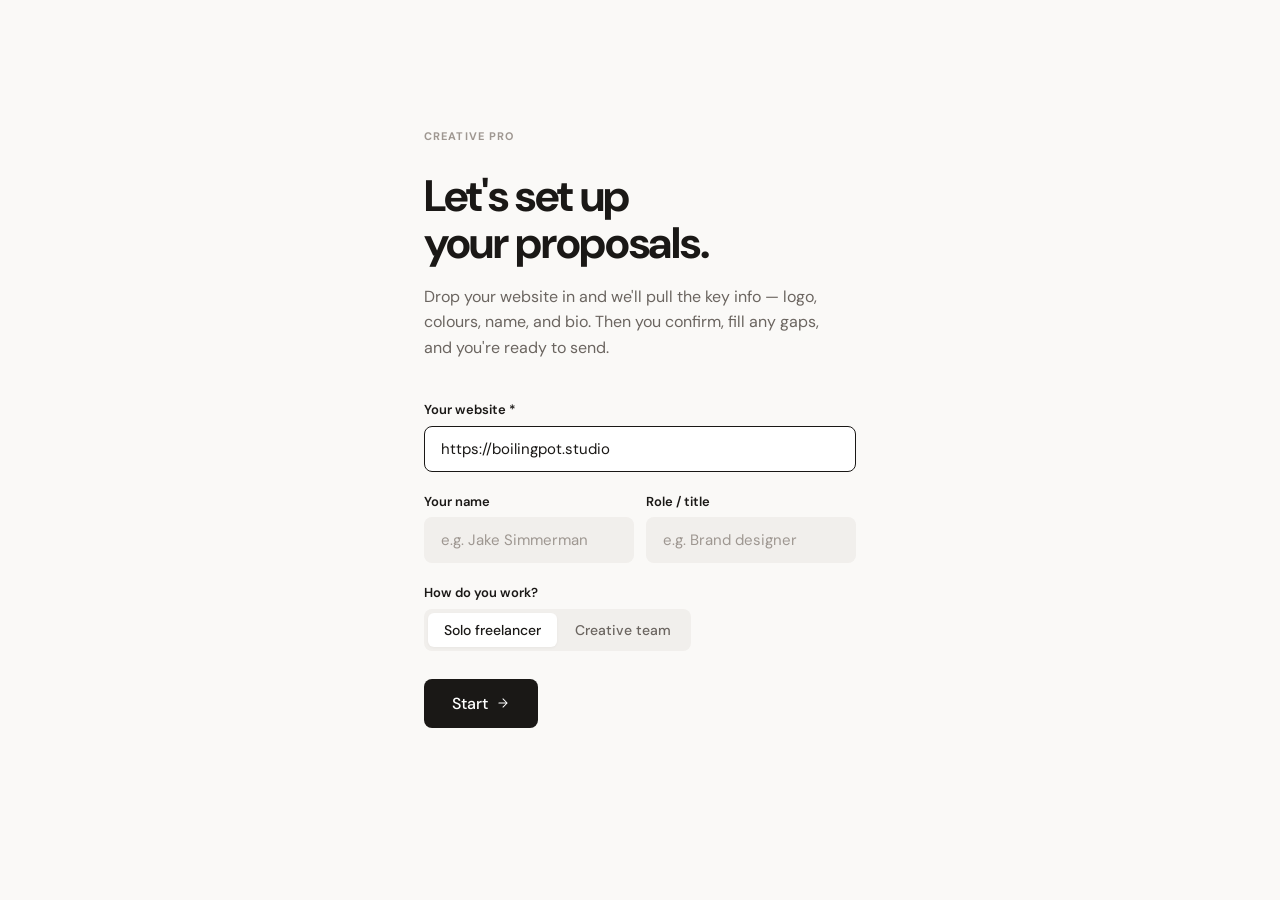
==== commit a7ff84ec: "Fields view, estimate panel, onboarding cleanup, extras chips - Add Fields editing mode with form-ba" ====
--- a/creative-pro-onboarding/index.html
+++ b/creative-pro-onboarding/index.html
@@ -7,7 +7,7 @@
     <link rel="preconnect" href="https://fonts.googleapis.com" />
     <link rel="preconnect" href="https://fonts.gstatic.com" crossorigin />
     <link href="https://fonts.googleapis.com/css2?family=DM+Sans:ital,opsz,wght@0,9..40,300;0,9..40,400;0,9..40,500;0,9..40,700&family=Instrument+Serif:ital@0;1&display=swap" rel="stylesheet" />
-    <link rel="stylesheet" href="styles.css?v=21" />
+    <link rel="stylesheet" href="styles.css?v=33" />
   </head>
   <body>
     <div class="app">
@@ -15,6 +15,6 @@
         <!-- Rendered by main.js -->
       </main>
     </div>
-    <script src="main.js?v=40"></script>
+    <script src="main.js?v=61"></script>
   </body>
 </html>
--- a/creative-pro-onboarding/styles.css
+++ b/creative-pro-onboarding/styles.css
@@ -125,9 +125,17 @@
 }
 
 .step__body--with-preview {
-  grid-template-columns: 280px 1fr;
+  grid-template-columns: 1fr 280px;
   gap: 3rem;
   align-items: start;
+}
+
+.step__body--with-preview .preview {
+  order: 1;
+}
+
+.step__body--with-preview .step__form-col {
+  order: 0;
 }
 
 .step__form-col {
@@ -364,6 +372,26 @@
   color: var(--text-muted);
   margin-top: 0.375rem;
   line-height: 1.4;
+}
+
+.field__toggle {
+  display: inline-flex;
+  align-items: center;
+  gap: 0.375rem;
+  margin-top: 0.5rem;
+  cursor: pointer;
+}
+.field__toggle input[type="checkbox"] {
+  width: 1rem;
+  height: 1rem;
+  accent-color: var(--accent);
+  cursor: pointer;
+  flex-shrink: 0;
+}
+.field__toggle-label {
+  font-size: 0.75rem;
+  color: var(--text-muted);
+  user-select: none;
 }
 
 .input {
@@ -732,6 +760,99 @@
 }
 
 /* ── Typography: source picker, slot chips, picker panel ── */
+/* ── Font pairing cards ───────────────────────────────── */
+.font-pairing-grid {
+  display: grid;
+  grid-template-columns: repeat(3, 1fr);
+  gap: 0.75rem;
+}
+
+.font-pairing {
+  display: flex;
+  flex-direction: column;
+  gap: 0;
+  padding: 0;
+  background: var(--surface);
+  border: 1.5px solid var(--border);
+  border-radius: var(--radius-md);
+  cursor: pointer;
+  text-align: left;
+  transition: border-color 0.15s, background 0.15s;
+  overflow: hidden;
+}
+.font-pairing:hover { border-color: var(--accent); }
+.font-pairing--selected {
+  border-color: var(--accent);
+}
+
+.font-pairing__mockup {
+  padding: 1rem;
+  background: #fafaf9;
+  border-bottom: 1px solid var(--border-light);
+  display: flex;
+  flex-direction: column;
+  gap: 0.4rem;
+  flex: 1;
+}
+
+.font-pairing__mock-heading {
+  font-size: 1.5rem;
+  line-height: 1.15;
+  color: #1a1816;
+  letter-spacing: -0.02em;
+}
+
+.font-pairing__mock-label {
+  font-size: 0.625rem;
+  font-weight: 600;
+  letter-spacing: 0.08em;
+  text-transform: uppercase;
+  color: #888;
+  font-family: 'DM Sans', sans-serif;
+}
+
+.font-pairing__mock-body {
+  font-size: 0.6875rem;
+  line-height: 1.5;
+  color: #555;
+  font-family: 'DM Sans', sans-serif;
+  font-weight: 400;
+}
+
+.font-pairing__mock-btn {
+  display: inline-block;
+  margin-top: 0.25rem;
+  padding: 0.3rem 0.625rem;
+  background: #1a1816;
+  color: #fff;
+  border-radius: 4px;
+  font-size: 0.625rem;
+  font-weight: 500;
+  font-family: 'DM Sans', sans-serif;
+  letter-spacing: 0.01em;
+  align-self: flex-start;
+}
+
+.font-pairing__foot {
+  display: flex;
+  align-items: center;
+  justify-content: space-between;
+  padding: 0.625rem 0.875rem;
+}
+
+.font-pairing__label {
+  font-size: 0.8125rem;
+  font-weight: 600;
+  color: var(--text-primary);
+}
+
+.font-pairing__check {
+  color: var(--accent);
+  flex-shrink: 0;
+  display: flex;
+}
+.font-pairing__check svg { width: 16px; height: 16px; }
+
 .font-sources {
   margin-top: 0.75rem;
   display: grid;
@@ -2036,8 +2157,8 @@
 
 .tag-suggest__item mark {
   background: transparent;
-  color: var(--text-primary);
-  font-weight: 600;
+  color: var(--accent, #1e6af6);
+  font-weight: inherit;
   padding: 0;
 }
 
@@ -2153,6 +2274,12 @@
   background: var(--accent-hover);
 }
 
+.btn--primary:disabled {
+  background: var(--border);
+  color: var(--text-muted);
+  cursor: not-allowed;
+}
+
 .btn--ghost {
   background: transparent;
   color: var(--text-secondary);
@@ -2202,6 +2329,281 @@
   color: var(--text-secondary);
   line-height: 1.55;
   margin-bottom: 2rem;
+}
+
+/* ── Intro landing screen ────────────────────── */
+.intro {
+  max-width: 460px;
+  margin: 0 auto;
+  padding: 5rem 0 4rem;
+  display: flex;
+  flex-direction: column;
+}
+
+.intro__kicker {
+  font-size: 0.6875rem;
+  font-weight: 700;
+  letter-spacing: 0.1em;
+  text-transform: uppercase;
+  color: var(--text-muted);
+  margin-bottom: 1.75rem;
+}
+
+.intro__title {
+  font-size: 2.75rem;
+  font-weight: 700;
+  letter-spacing: -0.03em;
+  line-height: 1.08;
+  margin-bottom: 1rem;
+  color: var(--text-primary);
+}
+
+.intro__desc {
+  font-size: 1rem;
+  color: var(--text-secondary);
+  line-height: 1.6;
+  margin-bottom: 2.5rem;
+  max-width: 400px;
+}
+
+.intro__form {
+  display: flex;
+  flex-direction: column;
+  gap: 1.25rem;
+}
+
+.intro__form .field {
+  margin-bottom: 0;
+}
+
+.intro__name-row {
+  display: grid;
+  grid-template-columns: 1fr 1fr;
+  gap: 0.75rem;
+}
+
+.intro__cta {
+  align-self: flex-start;
+  margin-top: 0.5rem;
+  font-size: 1rem;
+  padding: 0.875rem 1.75rem;
+}
+
+/* ── Charge method grid ──────────────────────── */
+.charge-method-grid {
+  display: grid;
+  grid-template-columns: repeat(4, 1fr);
+  gap: 0.625rem;
+  margin-top: 0.375rem;
+}
+
+.charge-method {
+  padding: 1rem 1.125rem;
+  background: var(--input-fill);
+  border: 1.5px solid transparent;
+  border-radius: var(--radius-sm);
+  cursor: pointer;
+  text-align: left;
+  font-family: inherit;
+  transition: all 0.15s;
+  display: flex;
+  flex-direction: column;
+  gap: 0.25rem;
+}
+
+.charge-method:hover {
+  background: var(--surface);
+  border-color: var(--border);
+}
+
+.charge-method--selected {
+  background: var(--surface);
+  border-color: var(--text-primary);
+}
+
+.charge-method__label {
+  font-size: 0.9375rem;
+  font-weight: 600;
+  color: var(--text-primary);
+  letter-spacing: -0.01em;
+}
+
+.charge-method__unit {
+  font-size: 0.75rem;
+  color: var(--text-muted);
+}
+
+/* ── Career stage selector ───────────────────── */
+.career-stages {
+  display: grid;
+  grid-template-columns: repeat(4, 1fr);
+  gap: 0.5rem;
+  margin-top: 0.375rem;
+}
+
+.career-stage {
+  padding: 0.75rem 0.75rem;
+  background: var(--input-fill);
+  border: 1.5px solid transparent;
+  border-radius: var(--radius-sm);
+  cursor: pointer;
+  text-align: left;
+  font-family: inherit;
+  transition: all 0.15s;
+  display: flex;
+  flex-direction: column;
+  gap: 0.2rem;
+}
+
+.career-stage:hover {
+  background: var(--surface);
+  border-color: var(--border);
+}
+
+.career-stage--selected {
+  background: var(--surface);
+  border-color: var(--text-primary);
+}
+
+.career-stage__label {
+  font-size: 0.9375rem;
+  font-weight: 600;
+  color: var(--text-primary);
+  letter-spacing: -0.01em;
+}
+
+.career-stage__hint {
+  font-size: 0.75rem;
+  color: var(--text-muted);
+  line-height: 1.4;
+}
+
+.career-years {
+  display: flex;
+  align-items: center;
+  gap: 1rem;
+  margin-top: 0.875rem;
+}
+
+.career-years__label {
+  font-size: 0.875rem;
+  color: var(--text-secondary);
+  white-space: nowrap;
+  flex-shrink: 0;
+}
+
+.career-years__input-wrap {
+  display: flex;
+  align-items: center;
+  gap: 0.5rem;
+}
+
+.career-years__input {
+  width: 6.5rem;
+  text-align: center;
+}
+
+.career-years__unit {
+  font-size: 0.875rem;
+  color: var(--text-muted);
+}
+
+/* ── Case studies list ───────────────────────── */
+.case-study-list {
+  display: flex;
+  flex-direction: column;
+  gap: 0.5rem;
+}
+
+.case-study-row {
+  display: flex;
+  align-items: flex-start;
+  justify-content: space-between;
+  gap: 1rem;
+  padding: 0.875rem 1rem;
+  background: var(--surface);
+  border: 1px solid var(--border-light);
+  border-radius: var(--radius-sm);
+  transition: border-color 0.15s, opacity 0.15s;
+}
+
+.case-study-row--hidden {
+  opacity: 0.45;
+}
+
+.case-study-row--editing {
+  flex-direction: column;
+  background: var(--input-fill);
+  border-color: var(--accent);
+}
+
+.case-study-row__links {
+  display: flex;
+  gap: 0.75rem;
+  margin-top: 0.25rem;
+}
+
+.case-study-row__link {
+  display: inline-flex;
+  align-items: center;
+  gap: 0.25rem;
+  font-size: 0.75rem;
+  color: var(--text-muted);
+  text-decoration: none;
+}
+.case-study-row__link:hover { color: var(--accent); }
+
+/* ── Case study edit form ───────────────── */
+.cs-edit {
+  display: flex;
+  flex-direction: column;
+  gap: 0.75rem;
+  width: 100%;
+}
+
+.cs-edit__field { display: flex; flex-direction: column; gap: 0.375rem; }
+.cs-edit__field .field__label { margin-bottom: 0; }
+
+.cs-edit__row {
+  display: grid;
+  grid-template-columns: 1fr 1fr;
+  gap: 0.75rem;
+}
+
+.cs-edit__foot {
+  display: flex;
+  align-items: center;
+  justify-content: space-between;
+  padding-top: 0.25rem;
+}
+
+.case-study-row__body {
+  flex: 1;
+  min-width: 0;
+  display: flex;
+  flex-direction: column;
+  gap: 0.25rem;
+}
+
+.case-study-row__title {
+  font-size: 0.9375rem;
+  font-weight: 600;
+  color: var(--text-primary);
+  letter-spacing: -0.01em;
+}
+
+.case-study-row__summary {
+  font-size: 0.8125rem;
+  color: var(--text-muted);
+  line-height: 1.45;
+}
+
+.case-study-row__actions {
+  display: flex;
+  gap: 0.75rem;
+  flex-shrink: 0;
+  align-items: flex-start;
+  padding-top: 0.125rem;
 }
 
 /* ── Responsive ──────────────────────────────── */
